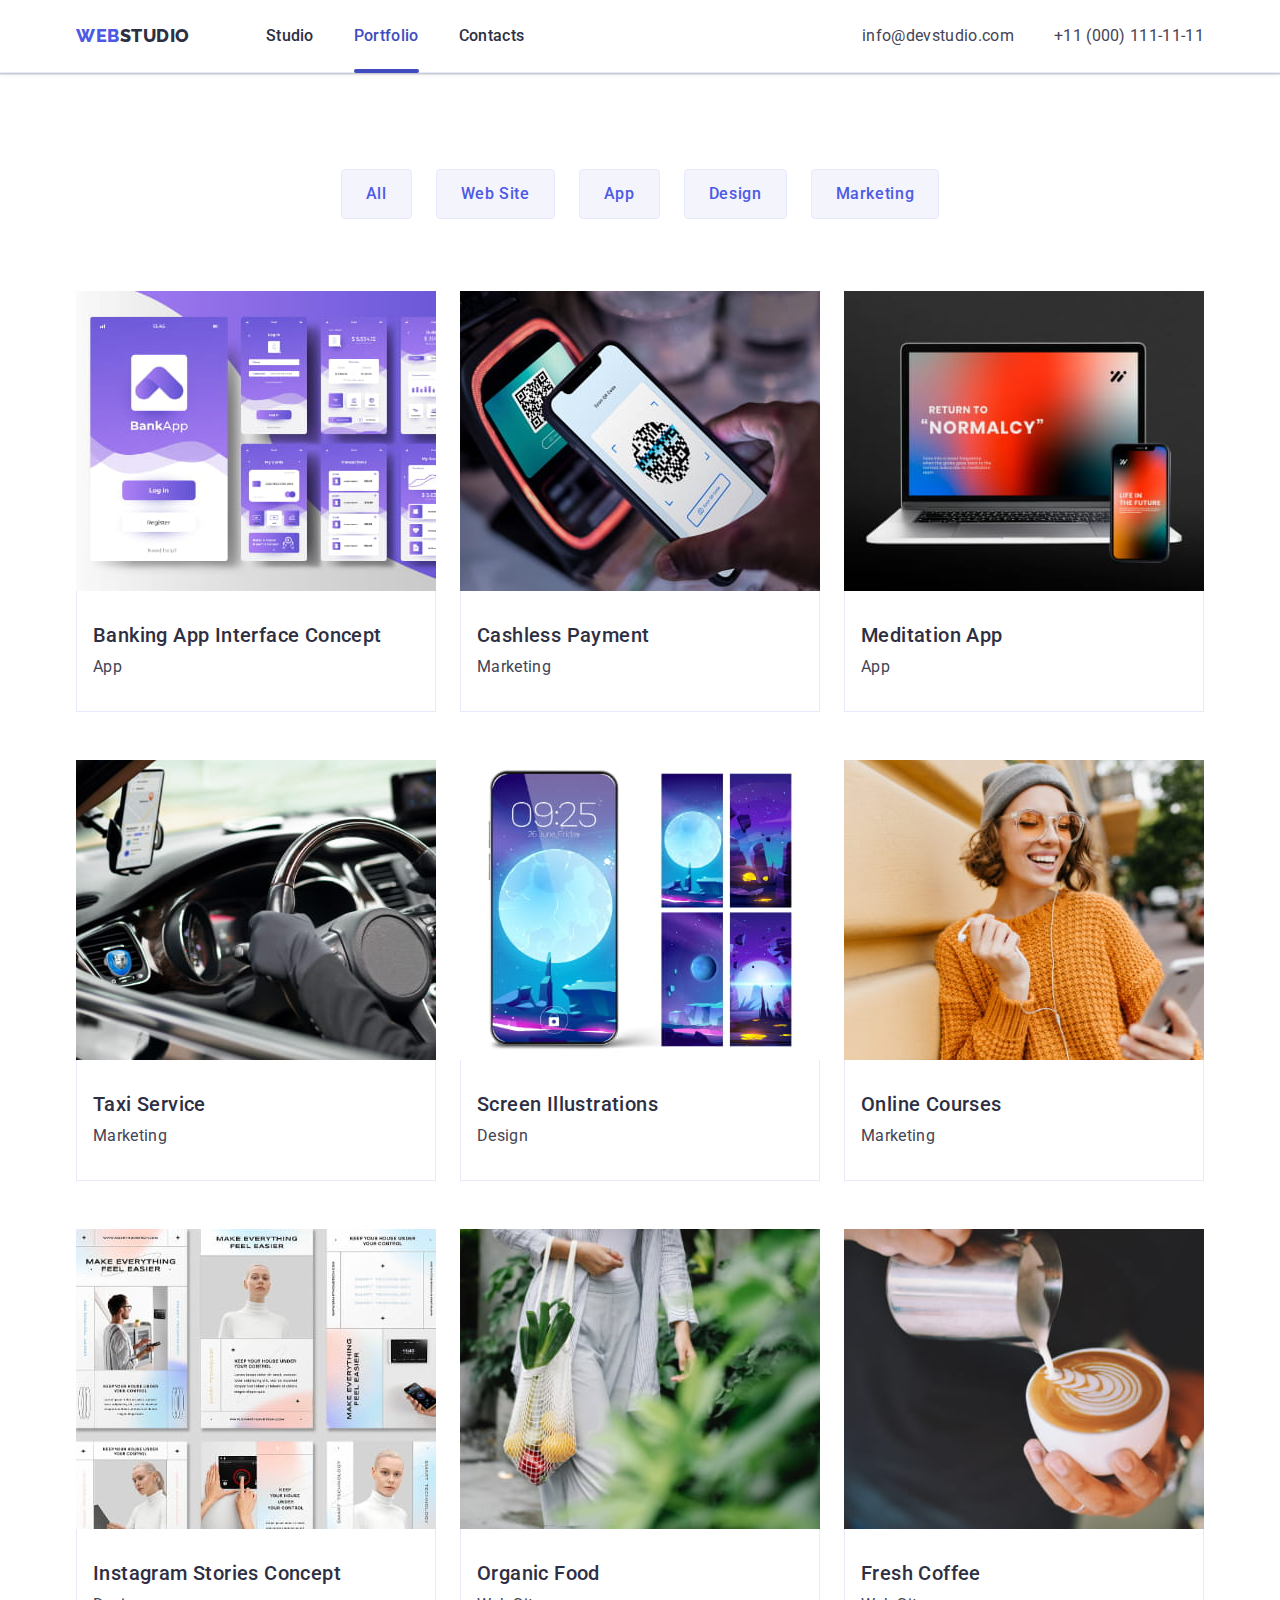
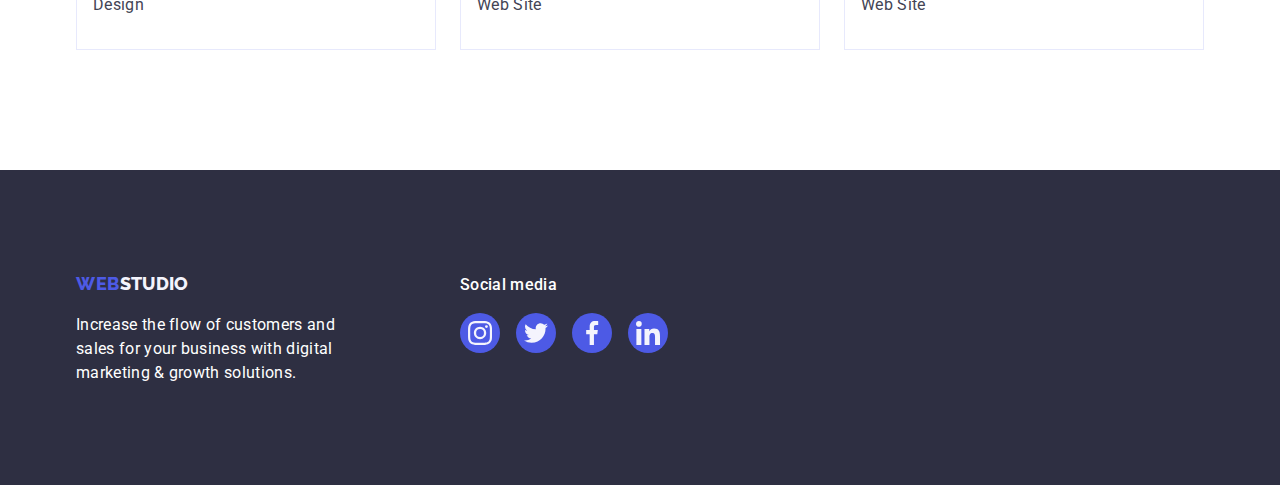
==== portfolio.html @ bd39eb14 "Initial commit" ====
<!DOCTYPE html>
<html lang="en">
  <head>
    <meta charset="UTF-8" />
    <meta name="viewport" content="width=device-width, initial-scale=1.0" />
    <title>WEBSTUDIO Portfolio</title>
    <link
      rel="stylesheet"
      href="https://cdnjs.cloudflare.com/ajax/libs/modern-normalize/2.0.0/modern-normalize.min.css"
      integrity="sha512-4xo8blKMVCiXpTaLzQSLSw3KFOVPWhm/TRtuPVc4WG6kUgjH6J03IBuG7JZPkcWMxJ5huwaBpOpnwYElP/m6wg=="
      crossorigin="anonymous"
      referrerpolicy="no-referrer"
    />
    <link rel="preconnect" href="https://fonts.googleapis.com" />
    <link rel="preconnect" href="https://fonts.gstatic.com" crossorigin />
    <link
      rel="stylesheet"
      href="https://cdn.jsdelivr.net/npm/modern-normalize@2.0.0/modern-normalize.min.css"
    />
    <link
      href="https://fonts.googleapis.com/css2?family=Raleway:wght@800&family=Roboto:wght@400;500;700;900&display=swap"
      rel="stylesheet"
    />
    <link rel="stylesheet" href="./css/styles.css" />
  </head>
  <body>
    <header class="page-header">
      <div class="container header-container">
        <nav class="menu-wrapper">
          <a href="./index.html" class="logo link"
            >Web<span class="logo-accent">Studio</span></a
          >
          <ul class="list header-flex-wrapper">
            <li class="menu-item">
              <a class="link" href="./index.html">Studio</a>
            </li>
            <li class="menu-item">
              <a class="link current" href="./portfolio.html">Portfolio</a>
            </li>
            <li class="menu-item"><a class="link" href="">Contacts</a></li>
          </ul>
        </nav>
        <address class="address-data">
          <ul class="list header-flex-wrapper">
            <li class="contact-data">
              <a class="link" href="mailto:info@devstudio.com"
                >info@devstudio.com</a
              >
            </li>
            <li class="contact-data">
              <a class="link" href="tel:+110001111111">+11 (000) 111-11-11</a>
            </li>
          </ul>
        </address>
      </div>
    </header>

    <main>
      <section class="portfolio-section">
        <div class="container">
          <h1 class="visually-hidden">Portfolio</h1>
          <ul class="list filter-menu">
            <li>
              <button class="filter-button" type="button">All</button>
            </li>
            <li>
              <button class="filter-button" type="button">Web Site</button>
            </li>
            <li>
              <button class="filter-button" type="button">App</button>
            </li>
            <li>
              <button class="filter-button" type="button">Design</button>
            </li>
            <li>
              <button class="filter-button" type="button">Marketing</button>
            </li>
          </ul>

          <ul class="list portfolio-cards">
            <li class="portfolio-item">
              <a class="link portfoloio-link" href="">
                <div class="portfolio-overlay">
                  <img
                    src="./images/portfolio/app.jpg"
                    alt="Application view"
                    width="360"
                  />
                  <p class="portfolio-overlay-text">
                    14 Stylish and User-Friendly App Design Concepts · Task
                    Manager App · Calorie Tracker App · Exotic Fruit Ecommerce
                    App · Cloud Storage App
                  </p>
                </div>

                <div class="portfolio-card-text">
                  <h2 class="portfolio-header">
                    Banking App Interface Concept
                  </h2>
                  <p class="portfolio-descr">App</p>
                </div>
              </a>
            </li>
            <li class="portfolio-item">
              <a class="link portfoloio-link" href="">
                <div class="portfolio-overlay">
                  <img
                    src="./images/portfolio/qr.jpg"
                    alt="Phone scanning QR code"
                    width="360"
                  />
                  <p class="portfolio-overlay-text">
                    14 Stylish and User-Friendly App Design Concepts · Task
                    Manager App · Calorie Tracker App · Exotic Fruit Ecommerce
                    App · Cloud Storage App
                  </p>
                </div>

                <div class="portfolio-card-text">
                  <h2 class="portfolio-header">Cashless Payment</h2>
                  <p class="portfolio-descr">Marketing</p>
                </div>
              </a>
            </li>

            <li class="portfolio-item">
              <a class="link portfoloio-link" href="">
                <div class="portfolio-overlay">
                  <img
                    src="./images/portfolio/laptop.jpg"
                    alt="Laptop"
                    width="360"
                  />
                  <p class="portfolio-overlay-text">
                    14 Stylish and User-Friendly App Design Concepts · Task
                    Manager App · Calorie Tracker App · Exotic Fruit Ecommerce
                    App · Cloud Storage App
                  </p>
                </div>

                <div class="portfolio-card-text">
                  <h2 class="portfolio-header">Meditation App</h2>
                  <p class="portfolio-descr">App</p>
                </div>
              </a>
            </li>
            <li class="portfolio-item">
              <a class="link portfoloio-link" href="">
                <div class="portfolio-overlay">
                  <img
                    src="./images/portfolio/car.jpg"
                    alt="Wheeldrive"
                    width="360"
                  />
                  <p class="portfolio-overlay-text">
                    14 Stylish and User-Friendly App Design Concepts · Task
                    Manager App · Calorie Tracker App · Exotic Fruit Ecommerce
                    App · Cloud Storage App
                  </p>
                </div>

                <div class="portfolio-card-text">
                  <h2 class="portfolio-header">Taxi Service</h2>
                  <p class="portfolio-descr">Marketing</p>
                </div>
              </a>
            </li>
            <li class="portfolio-item">
              <a class="link portfoloio-link" href="">
                <div class="portfolio-overlay">
                  <img
                    src="./images/portfolio/screensaver.jpg"
                    alt="Phone screen illustrations"
                    width="360"
                  />
                  <p class="portfolio-overlay-text">
                    14 Stylish and User-Friendly App Design Concepts · Task
                    Manager App · Calorie Tracker App · Exotic Fruit Ecommerce
                    App · Cloud Storage App
                  </p>
                </div>

                <div class="portfolio-card-text">
                  <h2 class="portfolio-header">Screen Illustrations</h2>
                  <p class="portfolio-descr">Design</p>
                </div>
              </a>
            </li>
            <li class="portfolio-item">
              <a class="link portfoloio-link" href="">
                <div class="portfolio-overlay">
                  <img
                    src="./images/portfolio/user.jpg"
                    alt="Young lady looking on phone"
                    width="360"
                  />
                  <p class="portfolio-overlay-text">
                    14 Stylish and User-Friendly App Design Concepts · Task
                    Manager App · Calorie Tracker App · Exotic Fruit Ecommerce
                    App · Cloud Storage App
                  </p>
                </div>

                <div class="portfolio-card-text">
                  <h2 class="portfolio-header">Online Courses</h2>
                  <p class="portfolio-descr">Marketing</p>
                </div>
              </a>
            </li>
            <li class="portfolio-item">
              <a class="link portfoloio-link" href="">
                <div class="portfolio-overlay">
                  <img
                    src="./images/portfolio/layout.jpg"
                    alt="Differend view of layout"
                    width="360"
                  />
                  <p class="portfolio-overlay-text">
                    14 Stylish and User-Friendly App Design Concepts · Task
                    Manager App · Calorie Tracker App · Exotic Fruit Ecommerce
                    App · Cloud Storage App
                  </p>
                </div>

                <div class="portfolio-card-text">
                  <h2 class="portfolio-header">Instagram Stories Concept</h2>
                  <p class="portfolio-descr">Design</p>
                </div>
              </a>
            </li>
            <li class="portfolio-item">
              <a class="link portfoloio-link" href="">
                <div class="portfolio-overlay">
                  <img
                    src="./images/portfolio/shopper.jpg"
                    alt="Shoping bag with vegitables"
                    width="360"
                  />
                  <p class="portfolio-overlay-text">
                    14 Stylish and User-Friendly App Design Concepts · Task
                    Manager App · Calorie Tracker App · Exotic Fruit Ecommerce
                    App · Cloud Storage App
                  </p>
                </div>

                <div class="portfolio-card-text">
                  <h2 class="portfolio-header">Organic Food</h2>
                  <p class="portfolio-descr">Web Site</p>
                </div>
              </a>
            </li>
            <li class="portfolio-item">
              <a class="link portfoloio-link" href="">
                <div class="portfolio-overlay">
                  <img
                    src="./images/portfolio/coffee.jpg"
                    alt="Cup of coffe"
                    width="360"
                  />
                  <p class="portfolio-overlay-text">
                    14 Stylish and User-Friendly App Design Concepts · Task
                    Manager App · Calorie Tracker App · Exotic Fruit Ecommerce
                    App · Cloud Storage App
                  </p>
                </div>

                <div class="portfolio-card-text">
                  <h2 class="portfolio-header">Fresh Coffee</h2>
                  <p class="portfolio-descr">Web Site</p>
                </div>
              </a>
            </li>
          </ul>
        </div>
      </section>
    </main>

    <footer class="page-footer">
      <div class="container footer-container">
        <div class="footer-item">
          <a href="./index.html" class="logo link">
            Web<span class="footer-logo">Studio</span></a
          >
          <p class="footer-text">
            Increase the flow of customers and sales for your business with
            digital marketing & growth solutions.
          </p>
        </div>
        <div class="footer-item">
          <p class="footer-header-text">Social media</p>
          <ul class="list footer-links-wrapper">
            <li class="social-item">
              <a class="social-link-footer" href="">
                <svg
                  class="social-icon"
                  width="24"
                  height="24"
                  aria-label="Instagram icon"
                >
                  <use href="./images/icons.svg#icon-instagram"></use>
                </svg>
              </a>
            </li>
            <li class="social-item">
              <a class="social-link-footer" href="">
                <svg
                  class="social-icon"
                  width="24"
                  height="24"
                  aria-label="Twitter icon"
                >
                  <use href="./images/icons.svg#icon-twitter"></use>
                </svg>
              </a>
            </li>
            <li class="social-item">
              <a class="social-link-footer" href="">
                <svg
                  class="social-icon"
                  width="24"
                  height="24"
                  aria-label="Facebook icon"
                >
                  <use href="./images/icons.svg#icon-facebook"></use>
                </svg>
              </a>
            </li>
            <li class="social-item">
              <a class="social-link-footer" href="">
                <svg
                  class="social-icon"
                  width="24"
                  height="24"
                  aria-label="Linkedin icon"
                >
                  <use href="./images/icons.svg#icon-linkedin"></use>
                </svg>
              </a>
            </li>
          </ul>
        </div>
      </div>
    </footer>
  </body>
</html>
---- css/styles.css ----
:root {
  --primary-dark-color: #2E2F42;
  --primary-text-color: #434455;
  --primary-background-color: #FFFFFF;
  --primary-brand-color: #4D5AE5;
  --pressed-button-color: #404BBF;
  --frame-color: #E7E9FC;
  --secondary-light-color: #F4F4FD;
  --transition-dur-and-func: 250ms cubic-bezier(0.4, 0, 0.2, 1)
}

body {
  font-family: "Roboto", sans-serif;
  color: var(--primary-text-color);
  background-color: var(--primary-background-color);
}

h1,
h2,
h3,
p,
ul {
  margin-top: 0;
  margin-bottom: 0;
}

ul {
  padding-left: 0;
}

img {
  display: block;
  width: 100%;
}

.list {
  list-style-type: none;
}

.link {
  display: block;
  text-decoration: none;
  color: var(--primary-dark-color);
  font-style: normal;
  transition: color var(--transition-dur-and-func);
}

button {
  cursor: pointer;
  font-size: 16px;
  font-weight: 500;
  line-height: 1.5;
  letter-spacing: 0.04em;
}

.container {
  max-width: 1158px;
  margin-left: auto;
  margin-right: auto;
  padding: 0 15px;
}

.header-container {
  display: flex;
  justify-content: space-between;
}

.page-header {
  border-bottom: 1px solid var(--frame-color);
  box-shadow: 0px 2px 1px rgba(46, 47, 66, 0.08), 0px 1px 1px rgba(46, 47, 66, 0.16), 0px 1px 6px rgba(46, 47, 66, 0.08);
}

.header-flex-wrapper {
  display: flex;
  gap: 40px;
}

.menu-wrapper {
  display: flex;
  align-items: center;
}

.logo {
  font-family: 'Raleway', sans-serif;
  font-size: 18px;
  font-weight: 800;
  line-height: 1.17;
  letter-spacing: 0.03em;
  margin-right: 76px;
  text-transform: uppercase;
  color: var(--primary-brand-color);
}

.logo-accent {
  color: var(--primary-dark-color);
}

.menu-item,
.footer-header-text {
  font-size: 16px;
  font-weight: 500;
  line-height: 1.5;
  letter-spacing: 0.02em;
}

.menu-item .link {
  padding-top: 24px;
  padding-bottom: 24px;
}

.list .link:hover,
.list .link:focus,
.list .link:active {
  color: var(--pressed-button-color);
}

.current {
  color: var(--pressed-button-color);
  position: relative;
}

.current::after {
  position: absolute;
  content: '';
  left: 0;
  bottom: -1px;
  width: 100%;
  height: 4px;
  border-radius: 2px;
  background-color: var(--pressed-button-color);
}

.contact-data .link {
  line-height: 1.5;
  letter-spacing: 0.02em;
  color: var(--primary-text-color);
  padding-top: 24px;
  padding-bottom: 24px;
}

.address-data {
  font-style: normal;
}

.hero-screen {
  max-width: 1440px;
  padding: 188px 0;
  margin: 0 auto;
  background-color: var(--primary-dark-color);
  color: var(--primary-background-color);
  text-align: center;
  background-image: linear-gradient(rgba(46, 47, 66, 0.7),
      rgba(46, 47, 66, 0.7)), url(../images/hero-bg.jpg);
  background-size: cover;
  background-repeat: no-repeat;
  background-position: center;
}

.hero-header {
  font-size: 56px;
  line-height: 1.07;
  letter-spacing: 0.02em;
  margin: 0 auto 48px;
  max-width: 496px;
}

.section-header {
  font-size: 36px;
  line-height: 1.11;
  letter-spacing: 0.02em;
  text-align: center;
  text-transform: capitalize;
  color: var(--primary-dark-color);
  margin-bottom: 72px;
}

.cta {
  padding: 16px 32px;
  color: var(--primary-background-color);
  display: block;
  min-width: 169px;
  height: 56px;
  border: none;
  border-radius: 4px;
  margin: 0 auto;
  background-color: var(--primary-brand-color);
  box-shadow: 0px 4px 4px 0px #00000026;
  transition: background-color var(--transition-dur-and-func);
}

.cta:hover,
.cta:focus {
  background-color: var(--pressed-button-color);
}

.list-wrapper {
  display: flex;
  gap: 24px;
}

.section-wrapper {
  padding: 120px 0;
}

.list-item {
  width: calc((100% - 72px)/4);
}

.about-section-wrapper {
  padding-bottom: 120px;
}

.icon-wrapper {
  height: 112px;
  display: flex;
  justify-content: center;
  align-items: center;
  margin-bottom: 8px;
  background-color: var(--secondary-light-color);
  border-radius: 4px;
}

.photo-list {
  width: calc((100% - 48px)/3);
}

.team-section {
  background-color: var(--secondary-light-color);
}

.team-card {
  background-color: var(--primary-background-color);
  width: calc((100% - 72px)/4);
  border-radius: 0px 0px 4px 4px;
  box-shadow: 0px 2px 1px 0px #2E2F4214, 0px 1px 1px 0px #2E2F4229, 0px 1px 6px 0px #2E2F4214;
}

.card-text {
  text-align: center;
  padding: 32px 0;
}

.social-links-wrapper {
  display: flex;
  justify-content: center;
  gap: 24px;
  padding: 8px 16px 0;
}

.social-link,
.social-link-footer {
  display: flex;
  justify-content: center;
  align-items: center;
  width: 40px;
  height: 40px;
  border-radius: 50%;
  background-color: var(--primary-brand-color);
  transition: background-color var(--transition-dur-and-func);
}

.social-link:hover,
.social-link:focus {
  background-color: var(--pressed-button-color);
}

.social-link-footer:hover,
.social-link-footer:focus {
  background-color: #31D0AA;
}

.customers-list-item {
  width: calc((100% - 24px*5)/6);
  height: 88px;
}

.social-icon {
  fill: #f4f4fd;
}

.customers-list-wrapper {
  display: flex;
  justify-content: space-between;
  gap: 24px;
}

.customer-link-item {
  display: flex;
  justify-content: center;
  align-items: center;
  height: 100%;
  padding: 16px 32px;
  color: #8E8F99;
  border: 1px solid #8E8F99;
  border-radius: 4px;
  transition: border-color var(--transition-dur-and-func), color var(--transition-dur-and-func);
}

.customer-link-item:hover,
.customer-link-item:focus {
  border-color: 1px solid var(--pressed-button-color);
  color: var(--pressed-button-color);
}

.customers-icon {
  fill: #8E8F99;
  transition: fill var(--transition-dur-and-func);
}

.customer-link-item:hover .customers-icon,
.customer-link-item:focus .customers-icon {
  fill: var(--pressed-button-color);
}

.block-header,
.portfolio-header {
  font-size: 20px;
  font-weight: 500;
  line-height: 1.2;
  letter-spacing: 0.02em;
  color: var(--primary-dark-color);
  margin-bottom: 8px;
}

.block-descr,
.portfolio-descr,
.portfolio-overlay-text {
  line-height: 1.5;
  letter-spacing: 0.02em;
}

.portfolio-descr {
  color: var(--primary-text-color);
}

.portfolio-overlay {
  position: relative;
  overflow: hidden;
}

.portfolio-overlay-text {
  position: absolute;
  top: 0;
  left: 0;
  padding: 40px 32px;
  background-color: #4D5AE5;
  width: 100%;
  height: 100%;
  color: var(--secondary-light-color);
  transition: transform var(--transition-dur-and-func);
  transform: translateY(100%);
}

.portfoloio-link:hover .portfolio-overlay-text,
.portfoloio-link:focus .portfolio-overlay-text {
  transform: translateY(0%);
}

.visually-hidden {
  position: absolute;
  width: 1px;
  height: 1px;
  margin: -1px;
  border: 0;
  padding: 0;
  white-space: nowrap;
  clip-path: inset(100%);
  clip: rect(0 0 0 0);
  overflow: hidden;
}

.portfolio-section {
  padding-top: 96px;
  padding-bottom: 120px;
}

.portfolio-cards {
  display: flex;
  justify-content: center;
  flex-wrap: wrap;
  gap: 48px 24px;
}

.portfolio-item {
  width: calc((100% - 48px) / 3);
}

.portfoloio-link {
  box-shadow: none;
  transition: box-shadow var(--transition-dur-and-func);
}

.portfoloio-link:hover,
.portfoloio-link:focus {
  box-shadow: 0px 1px 6px rgba(46, 47, 66, 0.08),
    0px 1px 1px rgba(46, 47, 66, 0.16),
    0px 2px 1px rgba(46, 47, 66, 0.08);
}

.portfolio-card-text {
  padding: 32px 16px;
  border: 1px solid var(--frame-color);
  border-top: none;
}

.filter-menu {
  display: flex;
  justify-content: center;
  gap: 24px;
  margin-bottom: 72px;
}

.filter-button {
  color: var(--primary-brand-color);
  background-color: var(--secondary-light-color);
  padding: 12px 24px;
  border: 1px solid var(--frame-color);
  border-radius: 4px;
  box-shadow: none;
  transition: color var(--transition-dur-and-func), background-color var(--transition-dur-and-func), border-color var(--transition-dur-and-func), box-shadow var(--transition-dur-and-func);
}

.filter-button:hover,
.filter-button:focus {
  color: var(--primary-background-color);
  background-color: var(--pressed-button-color);
  border-color: var(--pressed-button-color);
  box-shadow: 0px 3px 1px rgba(0, 0, 0, 0.1),
    0px 2px 1px rgba(0, 0, 0, 0.08),
    0px 2px 2px rgba(0, 0, 0, 0.12);
}

.page-footer {
  padding: 100px 0;
  background-color: var(--primary-dark-color);
}

.footer-container {
  display: flex;
  align-items: baseline;
}

.footer-item:first-child {
  margin-right: 120px;
}

.footer-item .logo {
  display: inline-block;
  margin-bottom: 16px;
  color: var(--primary-brand-color);
}

.footer-links-wrapper {
  display: flex;
  gap: 16px;

}

.footer-header-text {
  margin-bottom: 16px;
  color: var(--primary-background-color);
}

.footer-text,
.footer-logo {
  line-height: 1.5;
  letter-spacing: 0.02em;
}

.footer-logo {
  color: var(--secondary-light-color);
}

.footer-text {
  max-width: 264px;
  color: var(--primary-background-color);
}

.backdrop {
  position: fixed;
  top: 0;
  left: 0;
  z-index: 9999;
  width: 100%;
  height: 100%;
  background-color: rgba(46, 47, 66, 0.4);
  transition: opacity var(--transition-dur-and-func), visibility var(--transition-dur-and-func);
}

.is-hidden {
  opacity: 0;
  visibility: hidden;
  pointer-events: none;
}

.modal {
  position: absolute;
  top: 50%;
  left: 50%;
  transform: translate(-50%, -50%);
  width: 408px;
  min-height: 584px;
  background-color: #FCFCFC;
  border-radius: 4px;
  box-shadow: 0px 1px 1px rgba(0, 0, 0, 0.14), 0px 1px 3px rgba(0, 0, 0, 0.12), 0px 2px 1px rgba(0, 0, 0, 0.2);
  transition: transform var(--transition-dur-and-func);
}

.close-btn {
  position: absolute;
  top: 24px;
  right: 24px;
  width: 24px;
  height: 24px;
  padding: 0;
  line-height: 0;
  display: flex;
  align-items: center;
  justify-content: center;
  border-radius: 50%;
  border: 1px solid rgba(0, 0, 0, 0.1);
  background-color: var(--frame-color);
  transition: background-color var(--transition-dur-and-func), border var(--transition-dur-and-func);
}

.icon-close {
  fill: #000;
  transition: fill var(--transition-dur-and-func);
}

.close-btn:hover,
.close-btn:focus {
  background-color: var(--pressed-button-color);
  border: none;
}

.close-btn:hover .icon-close,
.close-btn:focus .icon-close {
  fill: #FFFFFF;
}
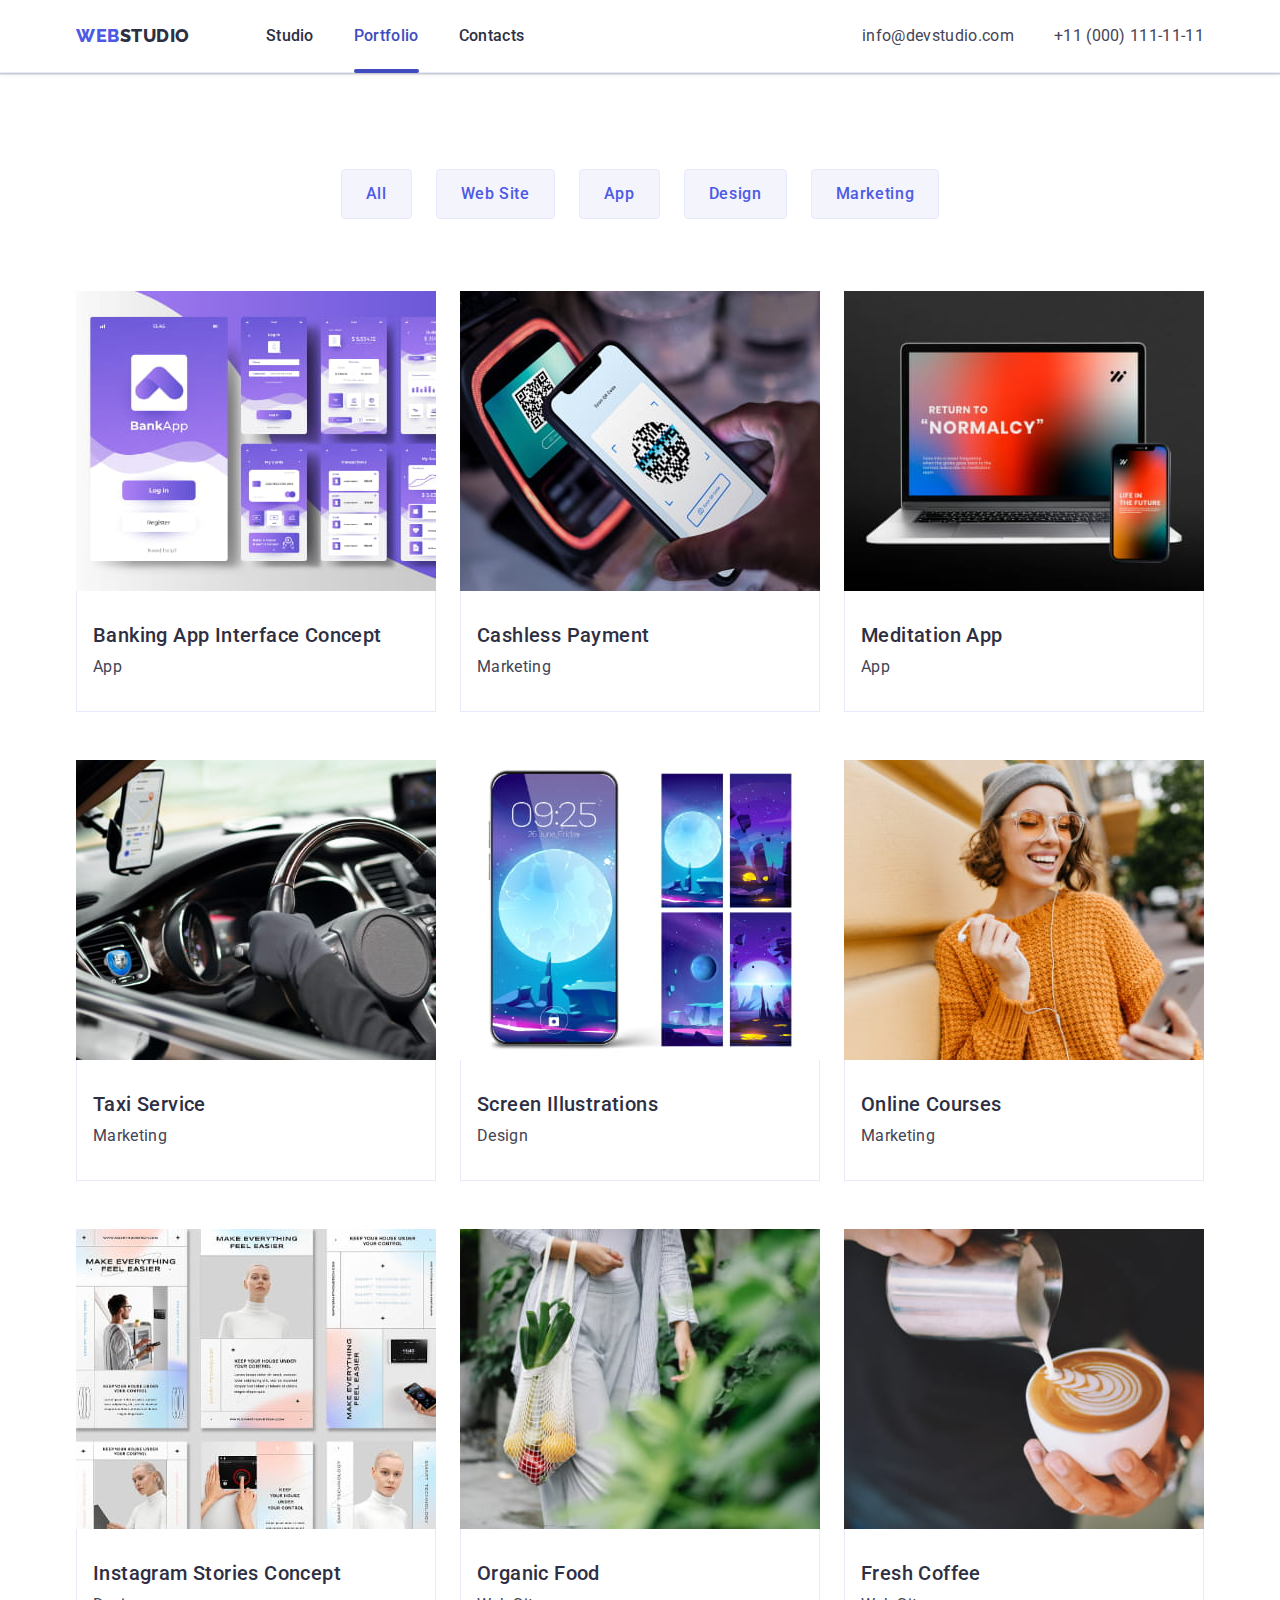
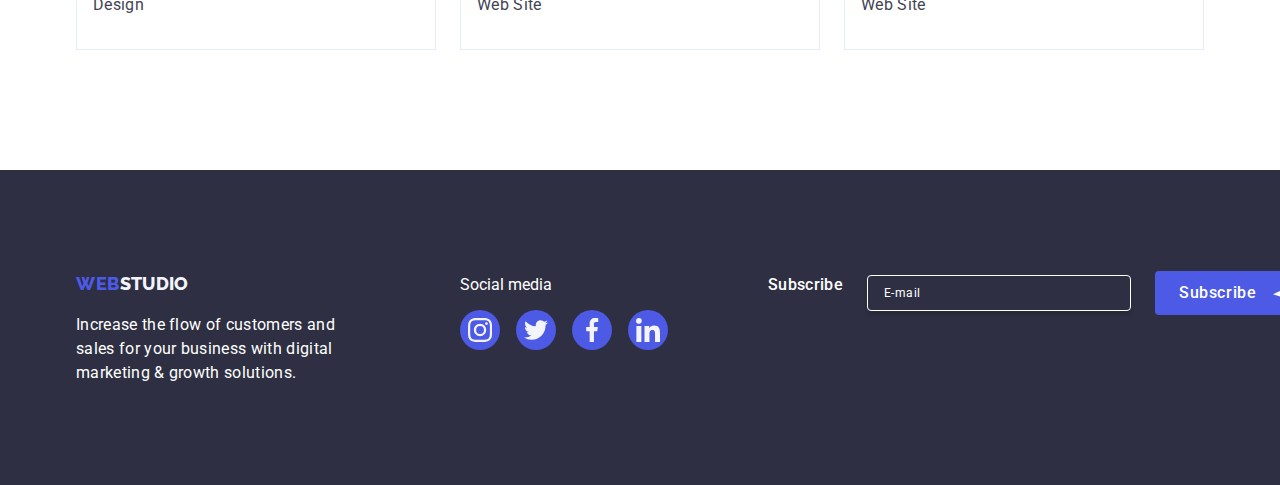
==== commit 72c53532: "add subscribe input to Portfolio tab" ====
--- a/portfolio.html
+++ b/portfolio.html
@@ -339,6 +339,32 @@
             </li>
           </ul>
         </div>
+        <div class="footer-subscribe-form">
+          <form class="subscribe-form">
+            <label class="footer-form-label" for="subscribe-input"
+              >Subscribe</label
+            >
+            <input
+              id="subscribe-input"
+              class="footer-subscribe-input form-input"
+              name="email_subscribe"
+              type="email"
+              placeholder="E-mail"
+            />
+
+            <button class="footer-submit-btn" type="submit">
+              Subscribe
+              <svg
+                class="footer-send-icon"
+                width="24"
+                height="24"
+                aria-label="Send button icon"
+              >
+                <use href="./images/icons.svg#icon-send"></use>
+              </svg>
+            </button>
+          </form>
+        </div>
       </div>
     </footer>
   </body>
--- a/css/styles.css
+++ b/css/styles.css
@@ -60,6 +60,15 @@
   padding: 0 15px;
 }
 
+.form-input {
+  padding: 8px 16px;
+  line-height: 1.5;
+  font-size: 12px;
+  letter-spacing: 0.04em;
+  border-radius: 4px;
+  max-height: 40px;
+}
+
 .header-container {
   display: flex;
   justify-content: space-between;
@@ -95,8 +104,7 @@
   color: var(--primary-dark-color);
 }
 
-.menu-item,
-.footer-header-text {
+.menu-item {
   font-size: 16px;
   font-weight: 500;
   line-height: 1.5;
@@ -174,7 +182,8 @@
   margin-bottom: 72px;
 }
 
-.cta {
+.cta,
+.modal-submit-btn {
   padding: 16px 32px;
   color: var(--primary-background-color);
   display: block;
@@ -189,7 +198,9 @@
 }
 
 .cta:hover,
-.cta:focus {
+.cta:focus,
+.modal-submit-btn:hover,
+.modal-submit-btn:focus {
   background-color: var(--pressed-button-color);
 }
 
@@ -472,8 +483,65 @@
 }
 
 .footer-text {
-  max-width: 264px;
-  color: var(--primary-background-color);
+  width: 264px;
+  color: var(--primary-background-color);
+}
+
+.footer-subscribe-form {
+  margin-left: 100px;
+}
+
+.subscribe-form {
+  display: flex;
+  gap: 24px;
+  align-items: center;
+}
+
+.footer-form-label {
+  display: block;
+  font-size: 16px;
+  font-weight: 500;
+  line-height: 1.5;
+  letter-spacing: 0.02em;
+  margin-bottom: 16px;
+  color: var(--primary-background-color);
+}
+
+.footer-subscribe-input {
+  min-width: 264px;
+  color: var(--primary-background-color);
+  border: 1px solid var(--primary-background-color);
+  background-color: var(--primary-dark-color);
+  box-shadow: 0px 4px 4px 0px rgba(0, 0, 0, 0.15);
+}
+
+.footer-subscribe-input::placeholder {
+  color: var(--primary-background-color);
+}
+
+.footer-submit-btn {
+  padding: 8px 24px;
+  min-width: 165px;
+  display: flex;
+  align-items: center;
+  justify-content: center;
+  gap: 16px;
+  border-radius: 4px;
+  border: none;
+  color: var(--primary-background-color);
+  background-color: var(--primary-brand-color);
+  transition: color var(--transition-dur-and-func), background-color var(--transition-dur-and-func);
+}
+
+.footer-submit-btn:hover,
+.footer-submit-btn:focus {
+  color: var(--primary-background-color);
+  background-color: var(--pressed-button-color);
+}
+
+.footer-send-icon {
+  margin: 2px 0;
+  fill: var(--primary-background-color);
 }
 
 .backdrop {
@@ -498,6 +566,7 @@
   top: 50%;
   left: 50%;
   transform: translate(-50%, -50%);
+  padding: 72px 24px 24px;
   width: 408px;
   min-height: 584px;
   background-color: #FCFCFC;
@@ -537,4 +606,111 @@
 .close-btn:hover .icon-close,
 .close-btn:focus .icon-close {
   fill: #FFFFFF;
+}
+
+.modal-form-header {
+  text-align: center;
+  font-size: 16px;
+  font-weight: 500;
+  line-height: 1.5;
+  letter-spacing: 0.02em;
+  margin-bottom: 16px;
+  color: var(--primary-dark-color);
+}
+
+.modal-form-label {
+  display: block;
+  font-size: 12px;
+  line-height: 1.17;
+  letter-spacing: 0.04em;
+  color: #8E8F99;
+}
+
+.modal-form-input {
+  width: 100%;
+  min-width: 360px;
+  border-radius: 4px;
+  font-size: 18px;
+  margin: 8px 0;
+  border: 1px solid rgba(46, 47, 66, 0.4);
+  transition: border var(--transition-dur-and-func);
+}
+
+.text-input {
+  height: 40px;
+  padding-left: 38px;
+}
+
+.modal-form-input:hover,
+.modal-form-input:focus {
+  outline: transparent;
+  outline-offset: 4px;
+  border: 1px solid rgba(77, 90, 229, 1)
+}
+
+.modal-input-wrapper {
+  position: relative;
+}
+
+.input-icon {
+  position: absolute;
+  top: 50%;
+  transform: translateY(-50%);
+  left: 16px;
+  fill: var(--primary-dark-color);
+  transition: fill var(--transition-dur-and-func);
+}
+
+.modal-form-input:hover+.input-icon,
+.modal-form-input:focus+.input-icon {
+  fill: var(--primary-brand-color);
+}
+
+.modal-textarea {
+  height: 120px;
+  padding: 8px 16px;
+  border-radius: 4px;
+  resize: none;
+}
+
+.modal-textarea::placeholder {
+  font-size: 12px;
+  line-height: 1.17;
+  color: rgba(46, 47, 66, 0.4);
+}
+
+.hidden-policy-checkbox {
+  position: absolute;
+  pointer-events: none;
+  opacity: 0;
+}
+
+.hidden-policy-checkbox:checked+.custom-checkbox {
+  border-color: 1px solid rgba(64, 75, 191, 1);
+  background-color: var(--pressed-button-color);
+  fill: var(--secondary-light-color);
+}
+
+.hidden-policy-checkbox:focus+.custom-checkbox {
+  outline: 1px solid rgba(77, 90, 229, 1)
+}
+
+.policy-field {
+  display: flex;
+  align-items: center;
+  flex-wrap: wrap;
+  margin: 16px 0 24px;
+}
+
+.custom-checkbox {
+  width: 16px;
+  height: 16px;
+  padding: 3px 2px;
+  margin-right: 8px;
+  cursor: pointer;
+  border-radius: 2px;
+  fill: none;
+  border: 1px solid rgba(46, 47, 66, 0.4);
+  background-color: var(--primary-background-color);
+  transition: fill var(--transition-dur-and-func), background-color var(--transition-dur-and-func), border-color var(--transition-dur-and-func);
 }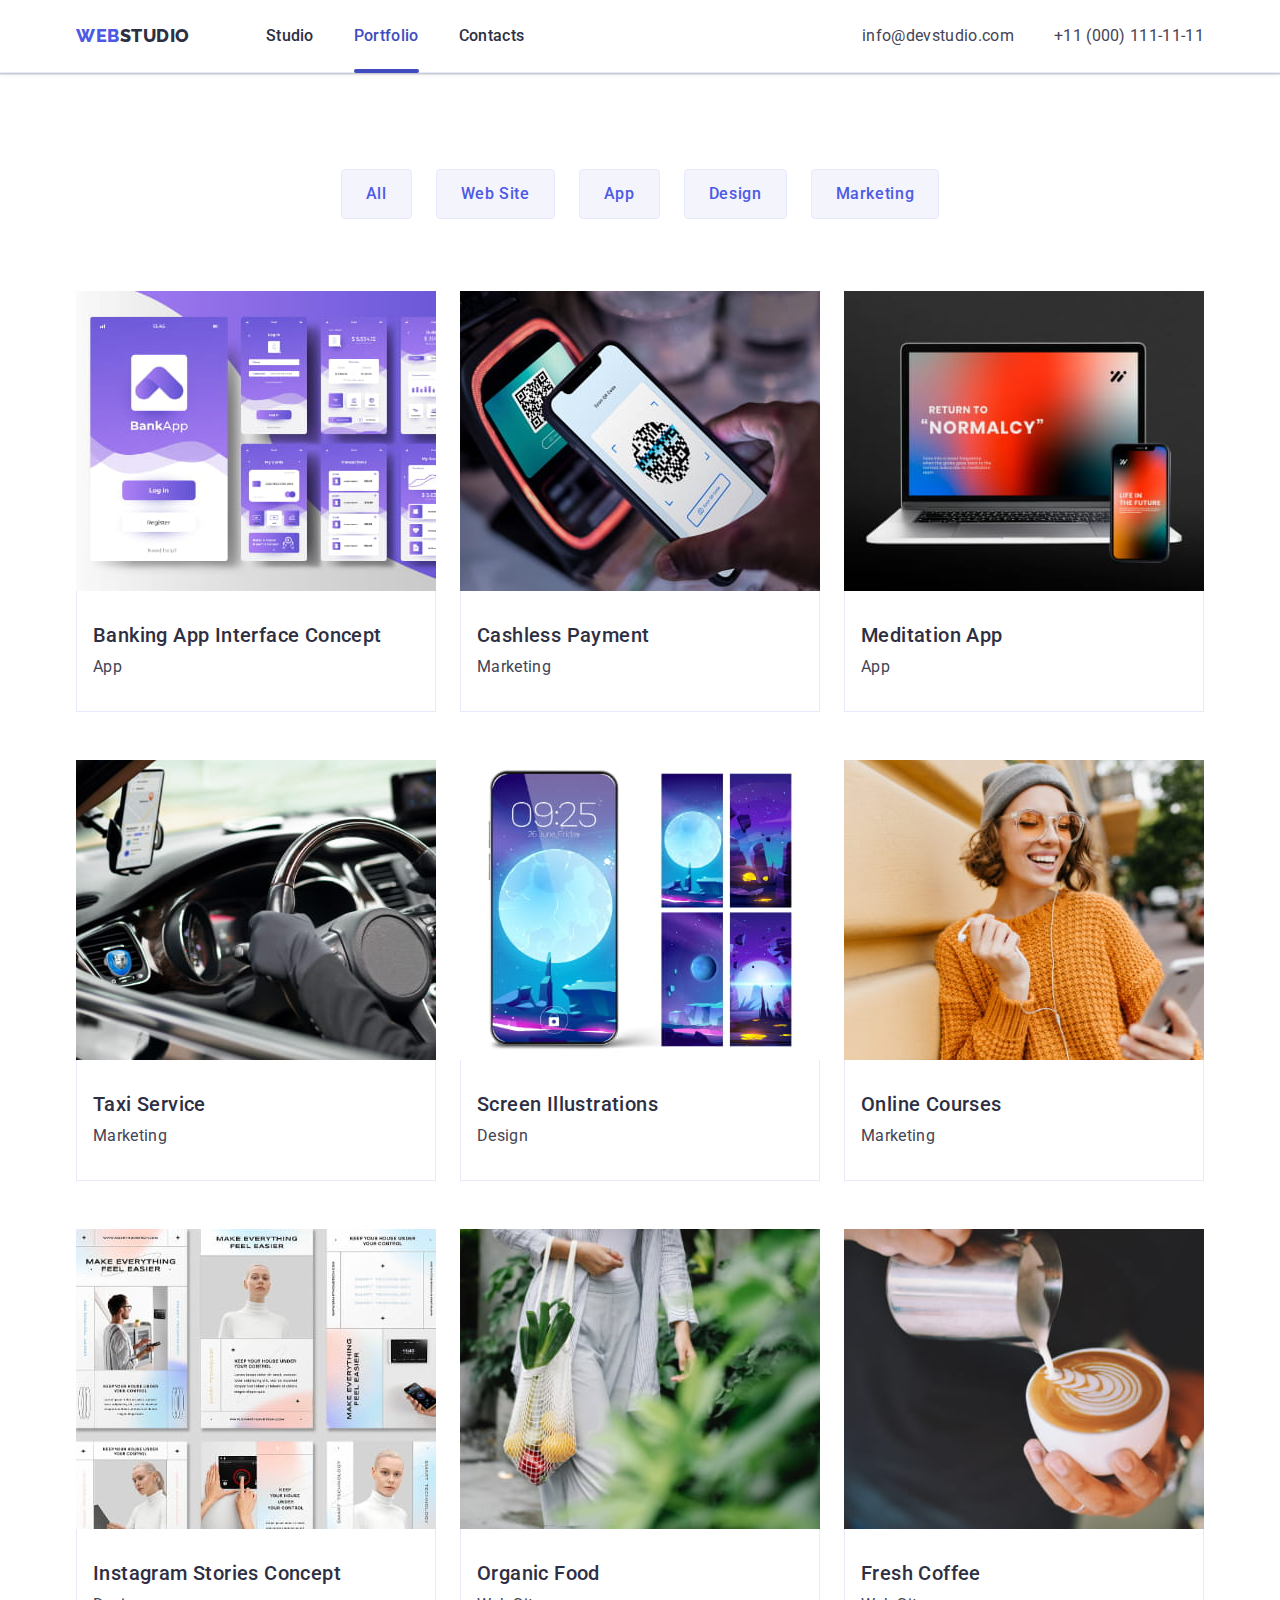
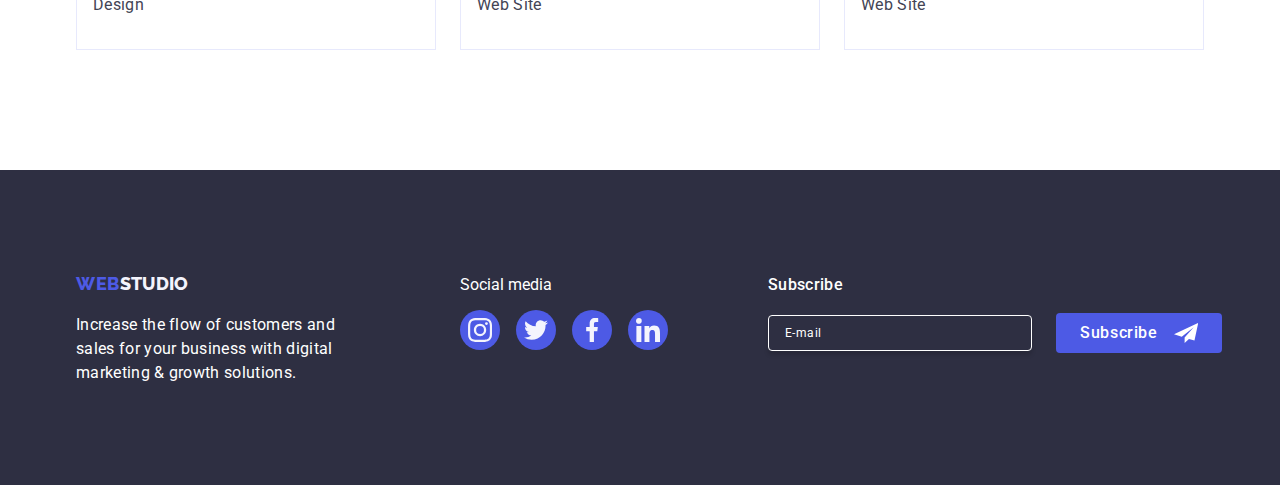
==== commit 7f9c0f9d: "fix styles in modal" ====
--- a/portfolio.html
+++ b/portfolio.html
@@ -274,7 +274,6 @@
         </div>
       </section>
     </main>
-
     <footer class="page-footer">
       <div class="container footer-container">
         <div class="footer-item">
@@ -340,10 +339,8 @@
           </ul>
         </div>
         <div class="footer-subscribe-form">
+          <p class="footer-form-label">Subscribe</p>
           <form class="subscribe-form">
-            <label class="footer-form-label" for="subscribe-input"
-              >Subscribe</label
-            >
             <input
               id="subscribe-input"
               class="footer-subscribe-input form-input"
--- a/css/styles.css
+++ b/css/styles.css
@@ -522,6 +522,7 @@
 .footer-submit-btn {
   padding: 8px 24px;
   min-width: 165px;
+  height: 40px;
   display: flex;
   align-items: center;
   justify-content: center;
@@ -618,12 +619,17 @@
   color: var(--primary-dark-color);
 }
 
+.form-input-wrapper {
+  margin-bottom: 8px;
+}
+
 .modal-form-label {
   display: block;
   font-size: 12px;
   line-height: 1.17;
   letter-spacing: 0.04em;
   color: #8E8F99;
+  margin-bottom: 4px;
 }
 
 .modal-form-input {
@@ -631,9 +637,10 @@
   min-width: 360px;
   border-radius: 4px;
   font-size: 18px;
-  margin: 8px 0;
+  background-color: transparent;
+  outline: transparent;
   border: 1px solid rgba(46, 47, 66, 0.4);
-  transition: border var(--transition-dur-and-func);
+  transition: border-color var(--transition-dur-and-func);
 }
 
 .text-input {
@@ -641,11 +648,14 @@
   padding-left: 38px;
 }
 
+.comment-field-wrapper {
+  margin-bottom: 16px;
+}
+
 .modal-form-input:hover,
 .modal-form-input:focus {
-  outline: transparent;
   outline-offset: 4px;
-  border: 1px solid rgba(77, 90, 229, 1)
+  border-color: rgba(77, 90, 229, 1);
 }
 
 .modal-input-wrapper {
@@ -669,7 +679,10 @@
 .modal-textarea {
   height: 120px;
   padding: 8px 16px;
-  border-radius: 4px;
+  font-size: 12px;
+  border-radius: 4px;
+  line-height: 1.17;
+  letter-spacing: 0.04em;
   resize: none;
 }
 
@@ -679,6 +692,10 @@
   color: rgba(46, 47, 66, 0.4);
 }
 
+.policy-field-wrapper {
+  margin-bottom: 24px;
+}
+
 .hidden-policy-checkbox {
   position: absolute;
   pointer-events: none;
@@ -699,7 +716,6 @@
   display: flex;
   align-items: center;
   flex-wrap: wrap;
-  margin: 16px 0 24px;
 }
 
 .custom-checkbox {
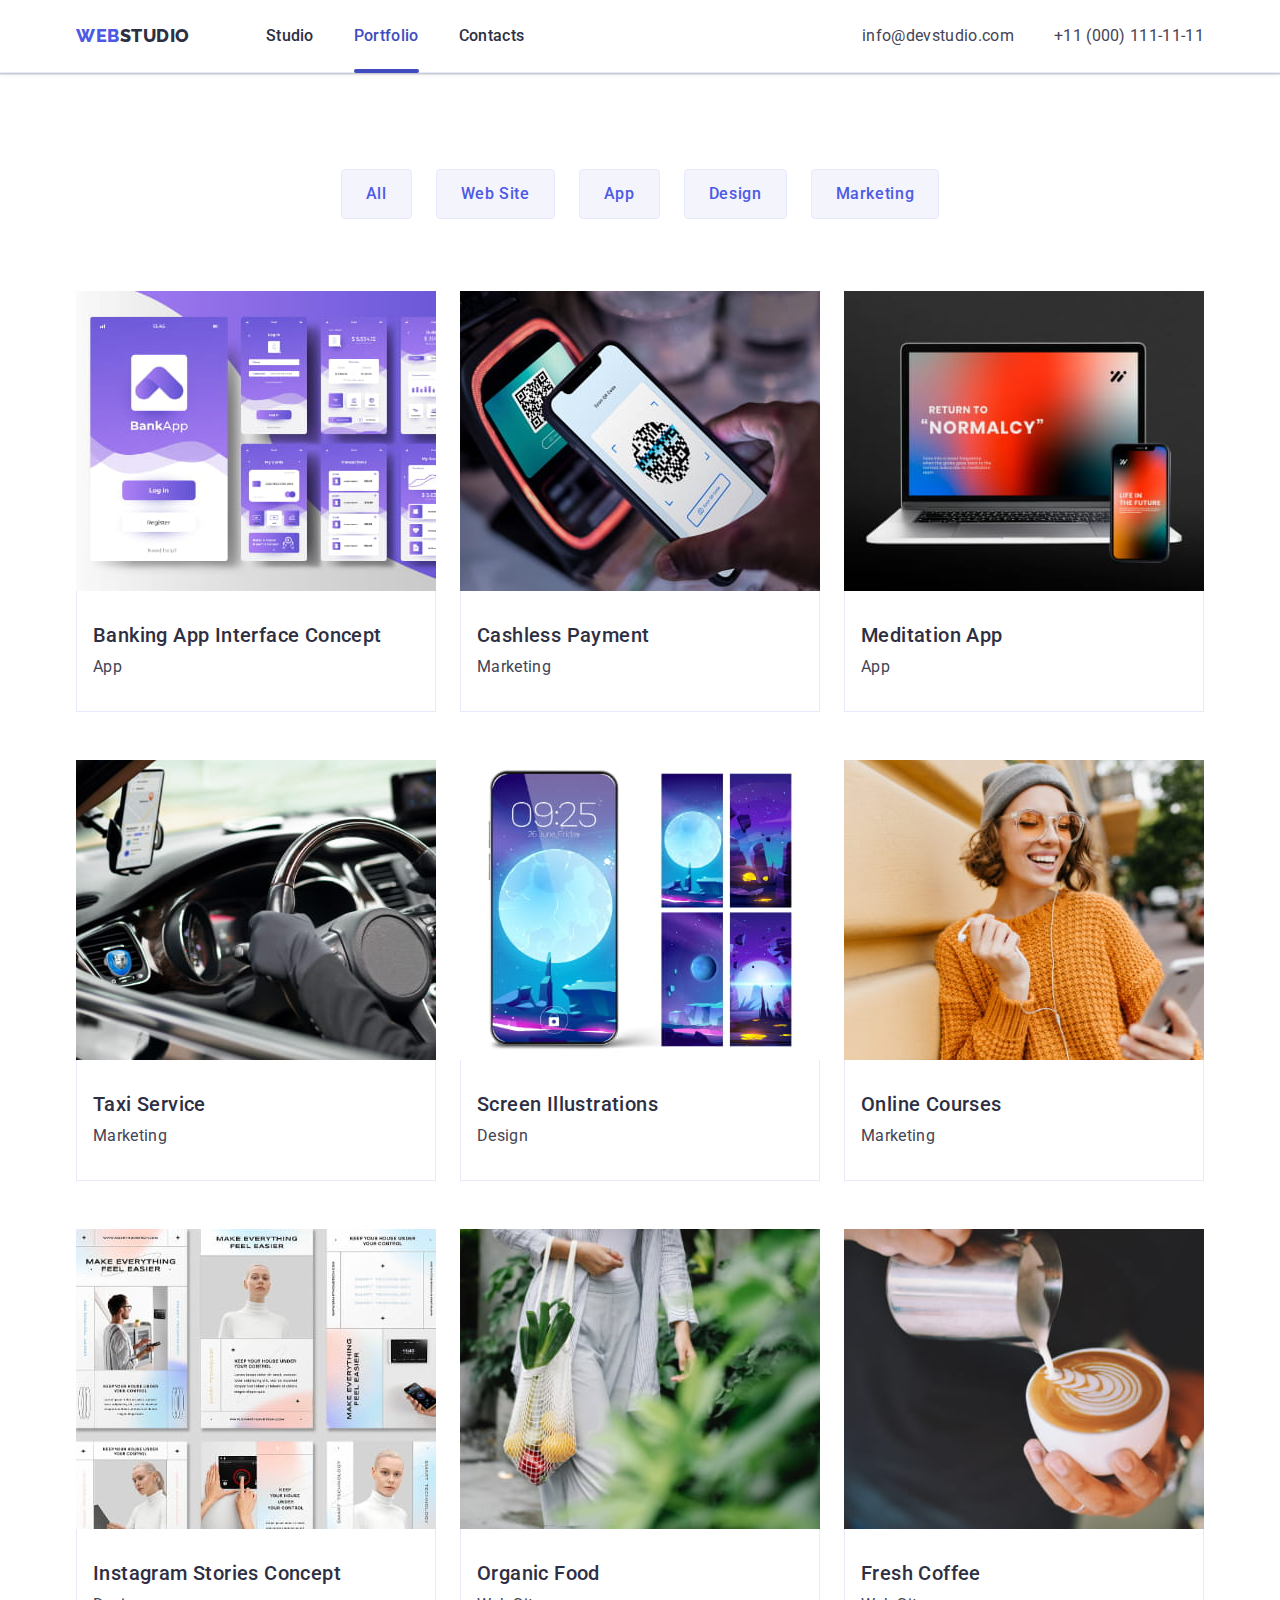
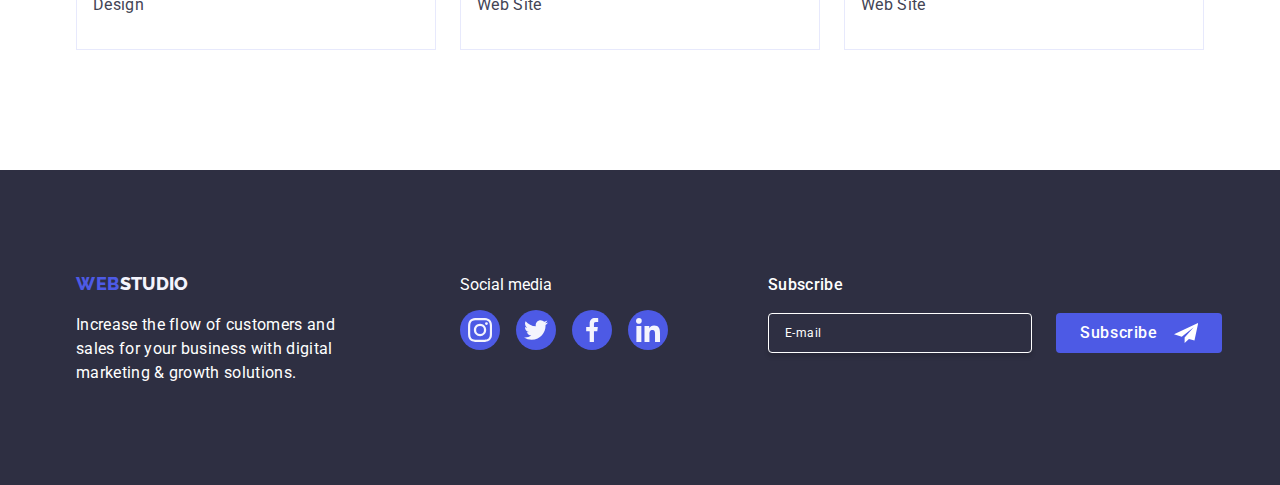
==== commit 8eb84f31: "minor style fix" ====
--- a/portfolio.html
+++ b/portfolio.html
@@ -341,13 +341,15 @@
         <div class="footer-subscribe-form">
           <p class="footer-form-label">Subscribe</p>
           <form class="subscribe-form">
-            <input
-              id="subscribe-input"
-              class="footer-subscribe-input form-input"
-              name="email_subscribe"
-              type="email"
-              placeholder="E-mail"
-            />
+            <label class="subscribe-label">
+              <input
+                id="subscribe-input"
+                class="footer-subscribe-input form-input"
+                name="email-subscribe"
+                type="email"
+                placeholder="E-mail"
+              />
+            </label>
 
             <button class="footer-submit-btn" type="submit">
               Subscribe
--- a/css/styles.css
+++ b/css/styles.css
@@ -66,7 +66,7 @@
   font-size: 12px;
   letter-spacing: 0.04em;
   border-radius: 4px;
-  max-height: 40px;
+  height: 40px;
 }
 
 .header-container {
@@ -511,7 +511,7 @@
   min-width: 264px;
   color: var(--primary-background-color);
   border: 1px solid var(--primary-background-color);
-  background-color: var(--primary-dark-color);
+  background-color: transparent;
   box-shadow: 0px 4px 4px 0px rgba(0, 0, 0, 0.15);
 }
 
@@ -526,7 +526,6 @@
   display: flex;
   align-items: center;
   justify-content: center;
-  gap: 16px;
   border-radius: 4px;
   border: none;
   color: var(--primary-background-color);
@@ -541,7 +540,7 @@
 }
 
 .footer-send-icon {
-  margin: 2px 0;
+  margin: 2px 0 2px 16px;
   fill: var(--primary-background-color);
 }
 
@@ -684,6 +683,7 @@
   line-height: 1.17;
   letter-spacing: 0.04em;
   resize: none;
+  color: rgba(46, 47, 66, 0.4)
 }
 
 .modal-textarea::placeholder {
@@ -696,26 +696,14 @@
   margin-bottom: 24px;
 }
 
-.hidden-policy-checkbox {
+.visually-hidden {
   position: absolute;
   pointer-events: none;
   opacity: 0;
 }
 
-.hidden-policy-checkbox:checked+.custom-checkbox {
-  border-color: 1px solid rgba(64, 75, 191, 1);
-  background-color: var(--pressed-button-color);
-  fill: var(--secondary-light-color);
-}
-
-.hidden-policy-checkbox:focus+.custom-checkbox {
-  outline: 1px solid rgba(77, 90, 229, 1)
-}
-
 .policy-field {
-  display: flex;
-  align-items: center;
-  flex-wrap: wrap;
+  display: block;
 }
 
 .custom-checkbox {
@@ -723,10 +711,27 @@
   height: 16px;
   padding: 3px 2px;
   margin-right: 8px;
+  display: inline-flex;
+  align-items: center;
   cursor: pointer;
   border-radius: 2px;
-  fill: none;
+  justify-content: center;
+  fill: transparent;
   border: 1px solid rgba(46, 47, 66, 0.4);
   background-color: var(--primary-background-color);
-  transition: fill var(--transition-dur-and-func), background-color var(--transition-dur-and-func), border-color var(--transition-dur-and-func);
+  transition: fill var(--transition-dur-and-func), background-color var(--transition-dur-and-func), border var(--transition-dur-and-func);
+}
+
+.hidden-policy-checkbox:checked+.policy-field>.custom-checkbox {
+  border: none;
+  background-color: var(--pressed-button-color);
+  fill: var(--secondary-light-color);
+}
+
+.hidden-policy-checkbox:focus+.policy-field>.custom-checkbox {
+  outline: 1px solid rgba(77, 90, 229, 1)
+}
+
+.policy-link {
+  color: #4d5ae5;
 }